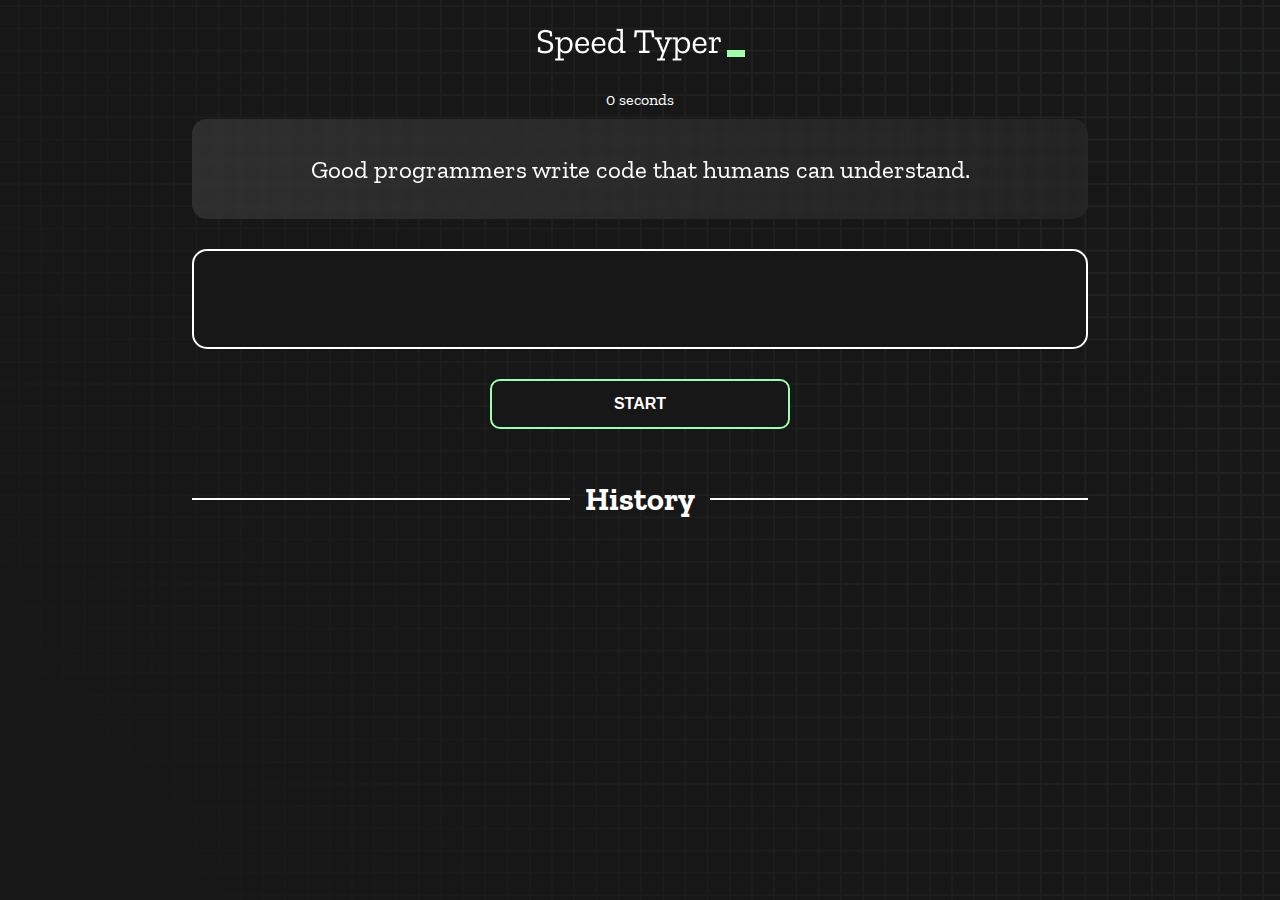
==== index.html @ 048c9ada "Initial commit" ====
<!DOCTYPE html>
<html lang="en">
  <head>
    <meta charset="UTF-8" />
    <meta http-equiv="X-UA-Compatible" content="IE=edge" />
    <meta name="viewport" content="width=device-width, initial-scale=1.0" />
    <title>Speed Monster</title>
    <link rel="stylesheet" href="styles.css" />
    <link rel="preconnect" href="https://fonts.googleapis.com" />
    <link rel="preconnect" href="https://fonts.gstatic.com" crossorigin />
    <link
      href="https://fonts.googleapis.com/css2?family=Zilla+Slab:wght@300;400;500&display=swap"
      rel="stylesheet"
    />
  </head>
  <body>
    <h1 class="title"><img src="./logo.png" /></h1>
    <div id="show-time">0 seconds</div>

    <div class="box-container">
      <div id="question"></div>

      <div id="display" class="inactive"></div>

      <div class="buttons">
        <button id="starts">START</button>
      </div>

      <div class="divider-container">
        <div class="line"></div>
        <h1 class="title2">History</h1>
        <div class="line"></div>
      </div>
      <div id="histories"></div>
    </div>

    <div id="countdown"></div>
    <div id="modal-background" class="hidden"></div>
    <div id="result" class="hidden"></div>

    <script src="./history.js"></script>
    <script src="./script.js"></script>
  </body>
</html>
---- styles.css ----
* {
  padding: 0;
  margin: 0;
  box-sizing: border-box;
}

body {
  background-image: url("./bg.png");
  background-size: cover;
  background-position: left top;
  font-family: "Zilla Slab", serif;
}

.box-container {
  width: 70%;
  margin: 0 auto;
}

#question {
  height: 100px;
  display: flex;
  align-items: center;
  justify-content: center;
  color: white;
  font-size: 25px;
  border-radius: 15px;
  background: rgb(255, 255, 255);
  background: linear-gradient(
    92.49deg,
    rgba(255, 255, 255, 0.1) 0.18%,
    rgba(255, 255, 255, 0.05) 99.85%
  );
  backdrop-filter: blur(5px);
  margin-bottom: 30px;
}

#display {
  height: 100px;
  display: flex;
  flex-wrap: wrap;
  align-items: center;
  padding-left: 5rem;
  color: white;
  font-size: 32px;
  background-color: #171717;
  border: 2px solid #9dffad;
  border-radius: 15px;
}

#countdown {
  position: fixed;
  height: 100vh;
  width: 100vw;
  background-color: rgba(0, 0, 0, 0.8);
  top: 0;
  left: 0;
  display: flex;
  align-items: center;
  justify-content: center;
  font-size: 3rem;
  color: white;
  display: none;
}
#result {
  position: fixed;
  top: 10%; 
  left: 10%;
  transform: translate(-50%, -50%);
  height: 250px;
  width: 400px;
  background-color: #171717;
  border-radius: 15px;
  border: 2px solid #9dffad;
  color: white;
  text-align: center;
  padding: 2rem;
}
#show-time{
  text-align: center;
  color: white;
  margin: 10px 0;
}

.green {
  color: #9dffad;
}
.red {
  color: #eb6565;
}
.bold {
  font-weight: 700;
}
.inactive {
  border: 2px solid white !important;
}
.hidden {
  display: none;
}
.title {
  text-align: center;
  color: white;
  margin: 20px 0;
}

.divider-container {
  height: 80px;
  display: flex;
  justify-content: center;
  align-items: center;
  gap: 15px;
  margin: 0 auto;
}

.line {
  height: 2px;
  background: white;
  width: 100%;
}

.title2 {
  color: white;
  display: block;
}

.buttons {
  display: flex;
  justify-content: center;
  margin: 30px 0;
}
button {
  padding: 10px 20px;
  border: none;
  font-size: 16px;
  font-weight: bold;
  width: 300px;
  height: 50px;
  color: white;
  background-color: #171717;
  border-radius: 10px;
  border: 2px solid #9dffad;
  cursor: pointer;
}

#histories {
  display: flex;
  flex-wrap: wrap;
  justify-content: space-around;
}

.card {
  width: 100%;
  height: 100%;
  padding: 50px;
  display: flex;
  justify-content: space-between;
  align-items: center;
  padding: 20px 30px;
  color: white;
  border-radius: 15px;
  background: rgb(255, 255, 255);
  background: linear-gradient(
    92.49deg,
    rgba(255, 255, 255, 0.1) 0.18%,
    rgba(255, 255, 255, 0.05) 99.85%
  );
  backdrop-filter: blur(5px);
  margin-bottom: 30px;
}

#modal-background {
  background: rgb(255, 255, 255);
  background: linear-gradient(
    92.49deg,
    rgba(255, 255, 255, 0.1) 0.18%,
    rgba(255, 255, 255, 0.05) 99.85%
  );
  backdrop-filter: blur(5px);
  height: 100vh;
  width: 100%;
  position: fixed;
  top: 0;
}

@media only screen and (max-width: 700px) {
  .box-container {
    padding: 0 20px;
    width: 100%;
  }
  .card {
    flex-direction: column;
  }
}
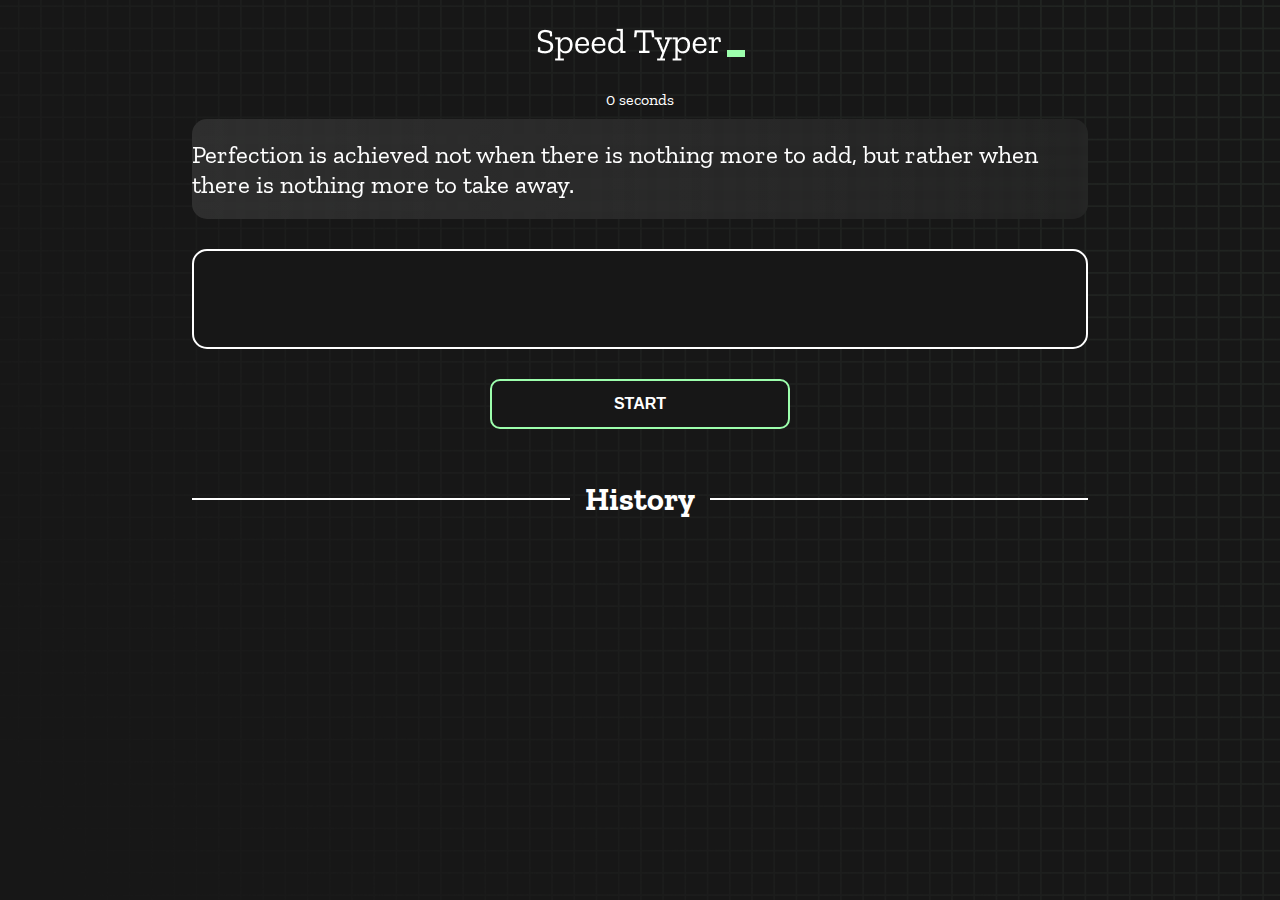
==== commit dc0b43aa: "counter 0 remove from display" ====
--- a/index.html
+++ b/index.html
@@ -15,7 +15,7 @@
   </head>
   <body>
     <h1 class="title"><img src="./logo.png" /></h1>
-    <div id="show-time">0 seconds</div>
+    <div  id="show-time">0 seconds</div>
 
     <div class="box-container">
       <div id="question"></div>
